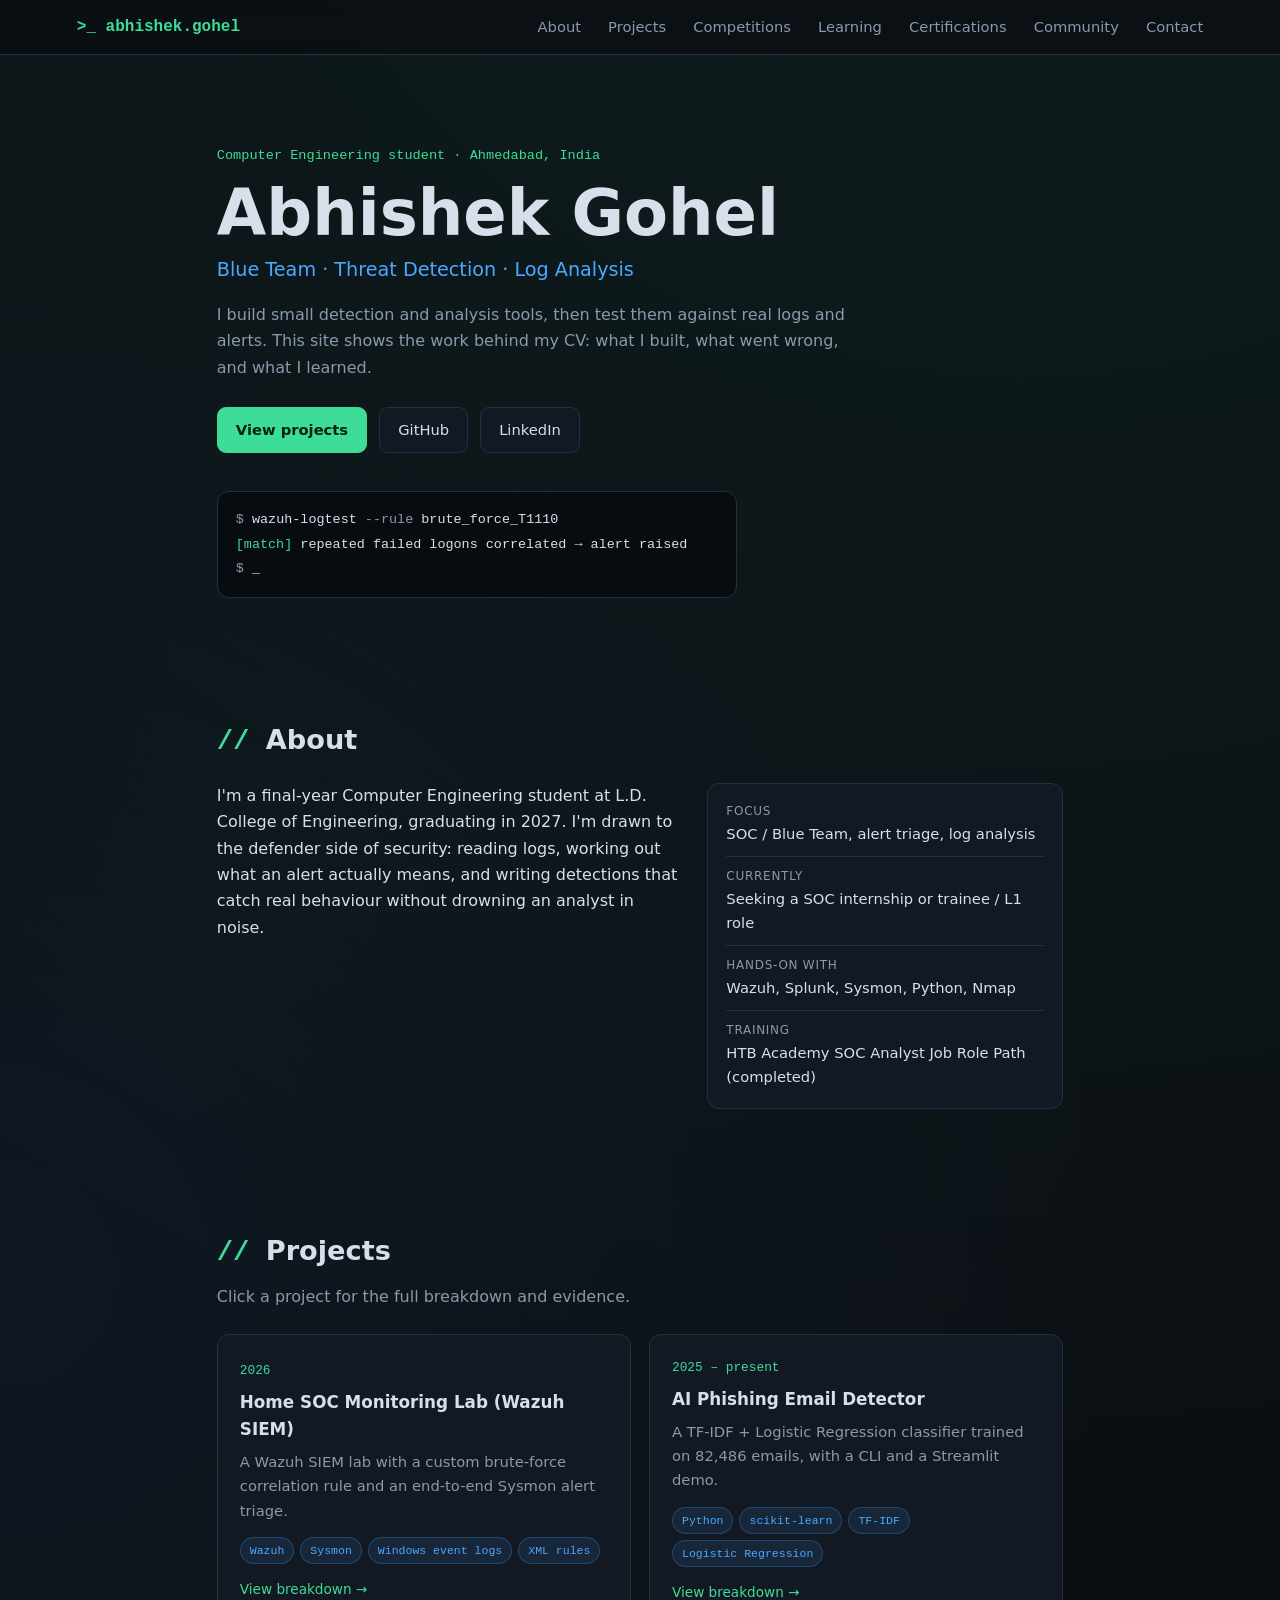
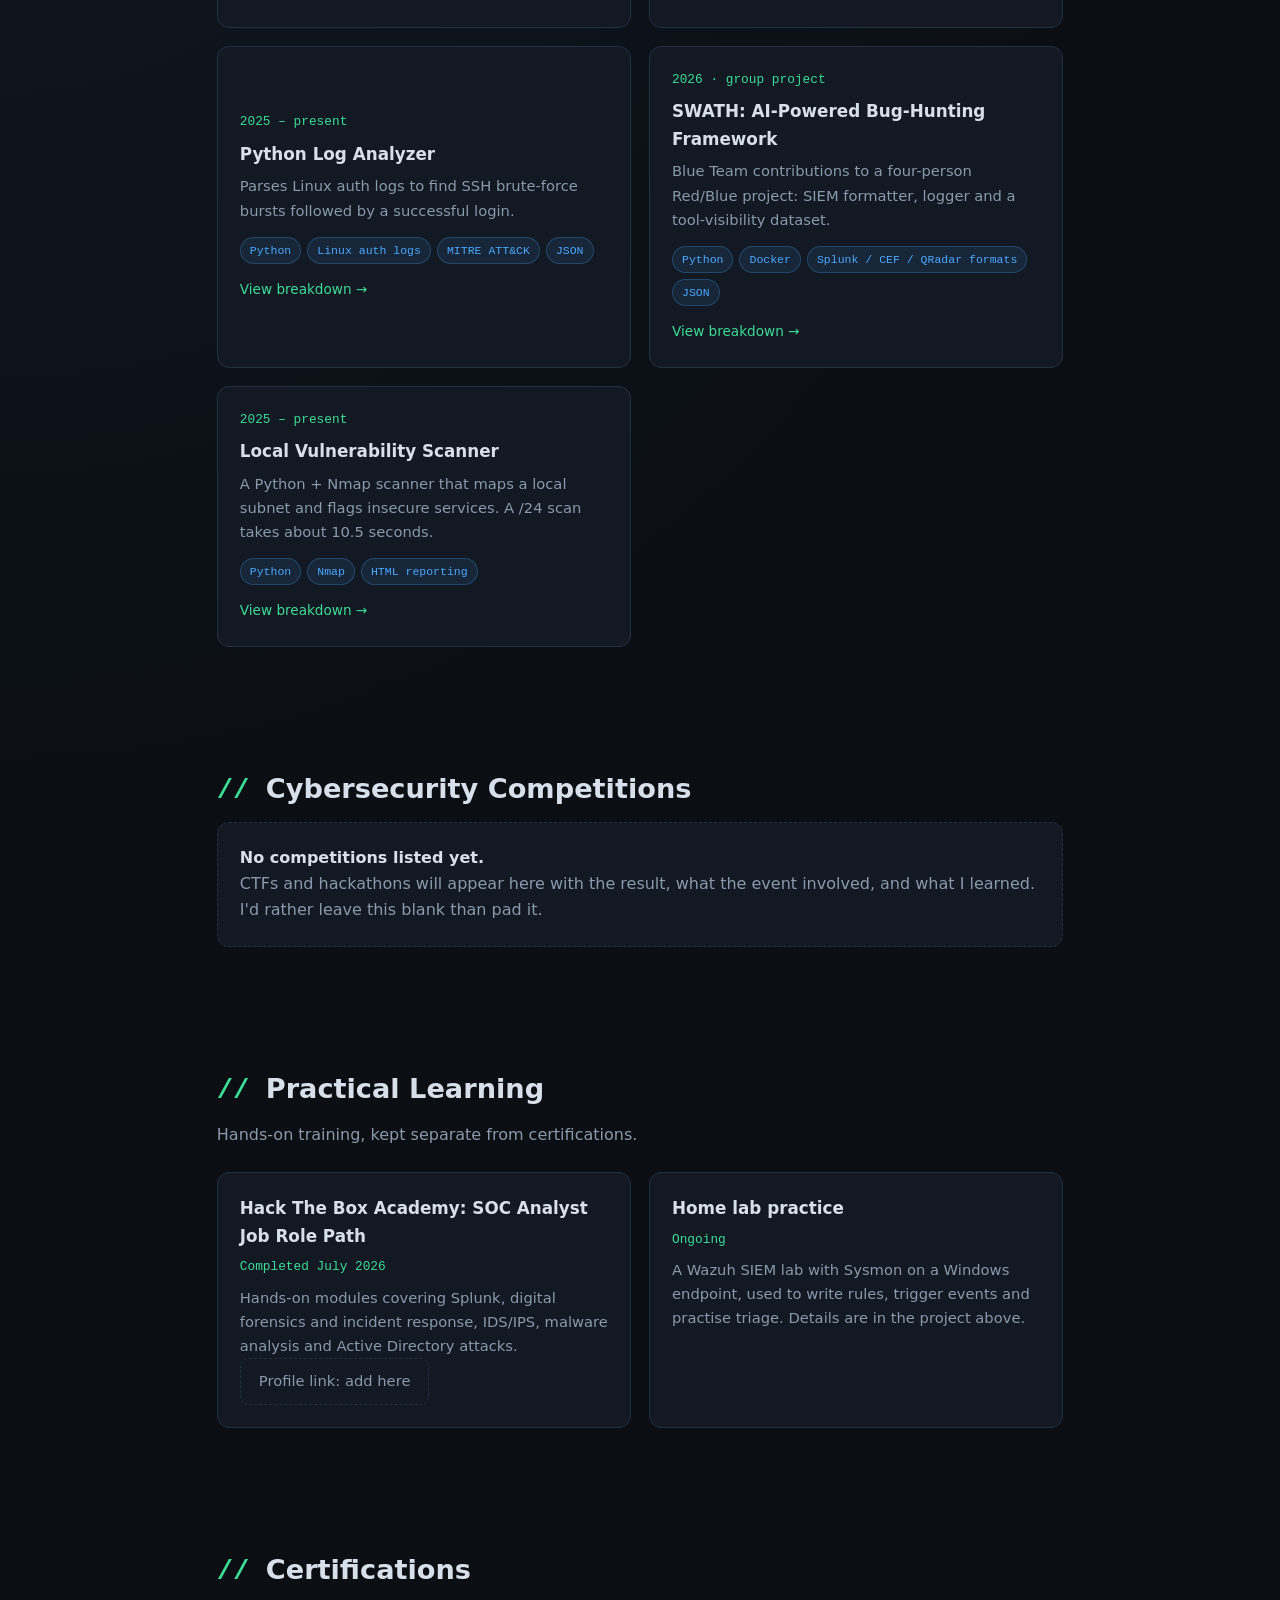
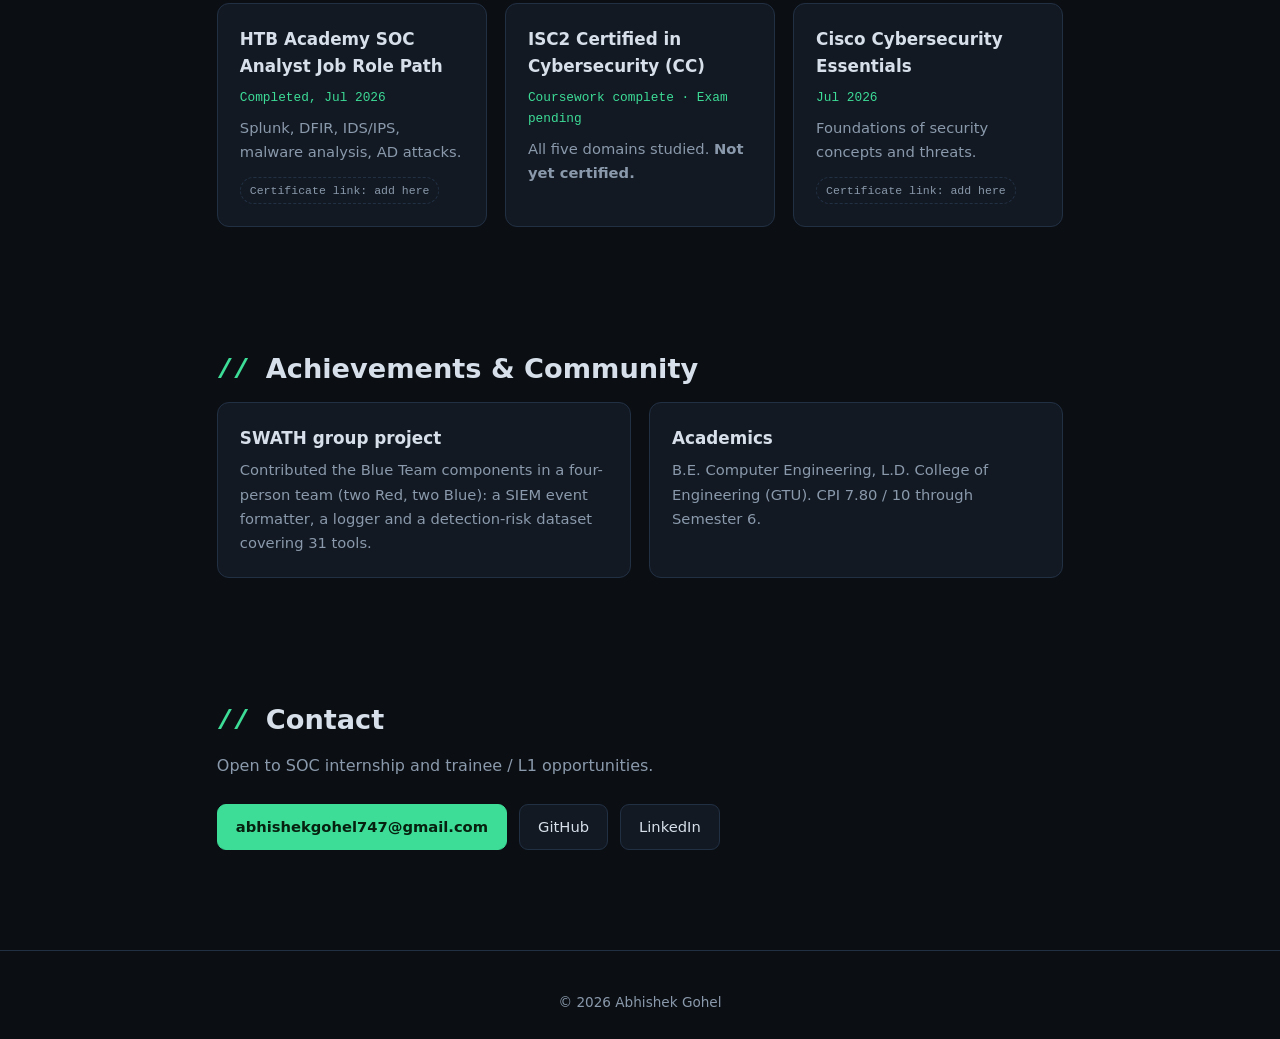
==== index.html @ 2b4738ab "Add files via upload" ====
<!DOCTYPE html>
<html lang="en">
<head>
  <meta charset="UTF-8">
  <meta name="viewport" content="width=device-width, initial-scale=1">
  <title>Abhishek Gohel | Blue Team Portfolio</title>
  <meta name="description" content="Cybersecurity project hub of Abhishek Gohel: SOC, detection and log analysis projects with evidence.">
  <link rel="stylesheet" href="style.css">
</head>
<body>
  <header class="nav">
    <a class="brand" href="#top">&gt;_ abhishek.gohel</a>
    <button class="menu-btn" id="menuBtn" aria-label="Toggle menu">Menu</button>
    <nav id="navLinks">
      <a href="#about">About</a>
      <a href="#projects">Projects</a>
      <a href="#competitions">Competitions</a>
      <a href="#learning">Learning</a>
      <a href="#certs">Certifications</a>
      <a href="#community">Community</a>
      <a href="#contact">Contact</a>
    </nav>
  </header>

  <main id="top">
    <section class="hero">
      <p class="eyebrow">Computer Engineering student · Ahmedabad, India</p>
      <h1>Abhishek Gohel</h1>
      <p class="headline">Blue Team · Threat Detection · Log Analysis</p>
      <p class="lead">I build small detection and analysis tools, then test them against real logs and alerts. This site shows the work behind my CV: what I built, what went wrong, and what I learned.</p>
      <div class="btn-row">
        <a class="btn primary" href="#projects">View projects</a>
        <a class="btn" href="https://github.com/abhi050206" target="_blank" rel="noopener">GitHub</a>
        <a class="btn" href="https://linkedin.com/in/abhishekgohel05" target="_blank" rel="noopener">LinkedIn</a>
      </div>
      <div class="terminal" aria-hidden="true">
        <span class="dim">$</span> wazuh-logtest <span class="dim">--rule</span> brute_force_T1110<br>
        <span class="ok">[match]</span> repeated failed logons correlated → alert raised<br>
        <span class="dim">$</span> <span class="cursor">_</span>
      </div>
    </section>

    <section id="about" class="section">
      <h2>About</h2>
      <div class="about-grid">
        <p>I'm a final-year Computer Engineering student at L.D. College of Engineering, graduating in 2027. I'm drawn to the defender side of security: reading logs, working out what an alert actually means, and writing detections that catch real behaviour without drowning an analyst in noise.</p>
        <ul class="facts">
          <li><span>Focus</span>SOC / Blue Team, alert triage, log analysis</li>
          <li><span>Currently</span>Seeking a SOC internship or trainee / L1 role</li>
          <li><span>Hands-on with</span>Wazuh, Splunk, Sysmon, Python, Nmap</li>
          <li><span>Training</span>HTB Academy SOC Analyst Job Role Path (completed)</li>
        </ul>
      </div>
    </section>

    <section id="projects" class="section">
      <h2>Projects</h2>
      <p class="sub">Click a project for the full breakdown and evidence.</p>
      <div class="cards" id="projectCards"></div>
    </section>

    <section id="competitions" class="section">
      <h2>Cybersecurity Competitions</h2>
      <div class="empty">
        <p><strong>No competitions listed yet.</strong></p>
        <p>CTFs and hackathons will appear here with the result, what the event involved, and what I learned. I'd rather leave this blank than pad it.</p>
      </div>
    </section>

    <section id="learning" class="section">
      <h2>Practical Learning</h2>
      <p class="sub">Hands-on training, kept separate from certifications.</p>
      <div class="cards two">
        <article class="card static">
          <h3>Hack The Box Academy: SOC Analyst Job Role Path</h3>
          <p class="meta">Completed July 2026</p>
          <p>Hands-on modules covering Splunk, digital forensics and incident response, IDS/IPS, malware analysis and Active Directory attacks.</p>
          <div class="btn-row small">
            <span class="btn ghost" title="Add your profile link">Profile link: add here</span>
          </div>
        </article>
        <article class="card static">
          <h3>Home lab practice</h3>
          <p class="meta">Ongoing</p>
          <p>A Wazuh SIEM lab with Sysmon on a Windows endpoint, used to write rules, trigger events and practise triage. Details are in the project above.</p>
        </article>
      </div>
    </section>

    <section id="certs" class="section">
      <h2>Certifications</h2>
      <div class="cards three">
        <article class="card static">
          <h3>HTB Academy SOC Analyst Job Role Path</h3>
          <p class="meta">Completed, Jul 2026</p>
          <p>Splunk, DFIR, IDS/IPS, malware analysis, AD attacks.</p>
          <span class="tag">Certificate link: add here</span>
        </article>
        <article class="card static">
          <h3>ISC2 Certified in Cybersecurity (CC)</h3>
          <p class="meta">Coursework complete · Exam pending</p>
          <p>All five domains studied. <strong>Not yet certified.</strong></p>
        </article>
        <article class="card static">
          <h3>Cisco Cybersecurity Essentials</h3>
          <p class="meta">Jul 2026</p>
          <p>Foundations of security concepts and threats.</p>
          <span class="tag">Certificate link: add here</span>
        </article>
      </div>
    </section>

    <section id="community" class="section">
      <h2>Achievements &amp; Community</h2>
      <div class="cards two">
        <article class="card static">
          <h3>SWATH group project</h3>
          <p>Contributed the Blue Team components in a four-person team (two Red, two Blue): a SIEM event formatter, a logger and a detection-risk dataset covering 31 tools.</p>
        </article>
        <article class="card static">
          <h3>Academics</h3>
          <p>B.E. Computer Engineering, L.D. College of Engineering (GTU). CPI 7.80 / 10 through Semester 6.</p>
        </article>
      </div>
    </section>

    <section id="contact" class="section">
      <h2>Contact</h2>
      <p class="sub">Open to SOC internship and trainee / L1 opportunities.</p>
      <div class="btn-row">
        <a class="btn primary" href="mailto:abhishekgohel747@gmail.com">abhishekgohel747@gmail.com</a>
        <a class="btn" href="https://github.com/abhi050206" target="_blank" rel="noopener">GitHub</a>
        <a class="btn" href="https://linkedin.com/in/abhishekgohel05" target="_blank" rel="noopener">LinkedIn</a>
      </div>
    </section>
  </main>

  <footer><p>© <span id="year"></span> Abhishek Gohel</p></footer>

  <div class="modal" id="modal" aria-hidden="true">
    <div class="modal-box" role="dialog" aria-modal="true" aria-labelledby="mTitle">
      <button class="close" id="closeBtn" aria-label="Close">×</button>
      <div id="modalBody"></div>
    </div>
  </div>

  <script src="script.js"></script>
</body>
</html>
---- style.css ----
:root{
  --bg:#0b0f14; --panel:#121923; --panel2:#17202c; --line:#223044;
  --text:#d7e0ea; --muted:#8a99ab; --accent:#3ddc97; --accent2:#4aa8ff;
  --radius:12px;
}
*{box-sizing:border-box;margin:0;padding:0}
html{scroll-behavior:smooth}
body{
  background:var(--bg);color:var(--text);
  font-family:Inter,system-ui,-apple-system,"Segoe UI",Roboto,sans-serif;
  line-height:1.65;
  background-image:radial-gradient(circle at 80% -10%,rgba(61,220,151,.08),transparent 40%),
                   radial-gradient(circle at 0% 30%,rgba(74,168,255,.06),transparent 35%);
}
a{color:var(--accent2);text-decoration:none}
.nav{
  position:sticky;top:0;z-index:20;display:flex;justify-content:space-between;align-items:center;
  padding:14px 6vw;background:rgba(11,15,20,.88);backdrop-filter:blur(8px);border-bottom:1px solid var(--line);
}
.brand{font-family:ui-monospace,Menlo,Consolas,monospace;color:var(--accent);font-weight:600}
nav a{color:var(--muted);margin-left:22px;font-size:.92rem;transition:color .2s}
nav a:hover{color:var(--text)}
.menu-btn{display:none;background:none;border:1px solid var(--line);color:var(--text);padding:6px 12px;border-radius:8px;cursor:pointer}

.hero{padding:90px 6vw 60px;max-width:1000px;margin:0 auto;animation:fade .8s ease both}
.eyebrow{color:var(--accent);font-family:ui-monospace,Menlo,Consolas,monospace;font-size:.85rem}
h1{font-size:clamp(2.4rem,6vw,4rem);line-height:1.1;margin:10px 0 6px}
.headline{font-size:1.2rem;color:var(--accent2);margin-bottom:16px}
.lead{max-width:640px;color:var(--muted);margin-bottom:26px}
.btn-row{display:flex;flex-wrap:wrap;gap:12px}
.btn{
  display:inline-block;padding:10px 18px;border:1px solid var(--line);border-radius:9px;
  color:var(--text);background:var(--panel);font-size:.92rem;cursor:pointer;
  transition:transform .2s,border-color .2s,background .2s;
}
.btn:hover{transform:translateY(-2px);border-color:var(--accent)}
.btn.primary{background:var(--accent);color:#06210f;border-color:var(--accent);font-weight:600}
.btn.ghost{color:var(--muted);border-style:dashed;cursor:default}
.btn.ghost:hover{transform:none;border-color:var(--line)}
.btn.small{padding:7px 12px;font-size:.84rem}

.terminal{
  margin-top:38px;max-width:520px;padding:16px 18px;background:#080b10;border:1px solid var(--line);
  border-radius:var(--radius);font-family:ui-monospace,Menlo,Consolas,monospace;font-size:.84rem;line-height:1.8;
}
.dim{color:var(--muted)} .ok{color:var(--accent)}
.cursor{animation:blink 1.1s steps(2) infinite}

.section{padding:60px 6vw;max-width:1000px;margin:0 auto}
h2{font-size:1.7rem;margin-bottom:8px}
h2::before{content:"// ";color:var(--accent);font-family:ui-monospace,Menlo,Consolas,monospace}
.sub{color:var(--muted);margin-bottom:24px}

.about-grid{display:grid;grid-template-columns:1.3fr 1fr;gap:28px;margin-top:18px}
.facts{list-style:none;background:var(--panel);border:1px solid var(--line);border-radius:var(--radius);padding:8px 18px}
.facts li{padding:10px 0;border-bottom:1px solid var(--line);font-size:.92rem}
.facts li:last-child{border:none}
.facts span{display:block;color:var(--muted);font-size:.75rem;text-transform:uppercase;letter-spacing:.06em}

.cards{display:grid;gap:18px;grid-template-columns:repeat(auto-fill,minmax(290px,1fr))}
.cards.two{grid-template-columns:repeat(auto-fit,minmax(300px,1fr))}
.cards.three{grid-template-columns:repeat(auto-fit,minmax(250px,1fr))}
.card{
  background:var(--panel);border:1px solid var(--line);border-radius:var(--radius);padding:22px;
  text-align:left;color:var(--text);font:inherit;cursor:pointer;
  transition:transform .25s,border-color .25s,background .25s;
}
.card:hover{transform:translateY(-4px);border-color:var(--accent);background:var(--panel2)}
.card.static{cursor:default}
.card.static:hover{transform:none;border-color:var(--line);background:var(--panel)}
.card h3{font-size:1.05rem;margin-bottom:6px}
.card p{color:var(--muted);font-size:.92rem}
.meta{color:var(--accent)!important;font-size:.8rem!important;font-family:ui-monospace,Menlo,Consolas,monospace;margin-bottom:8px}
.chips{display:flex;flex-wrap:wrap;gap:6px;margin-top:14px}
.chip,.tag{
  font-family:ui-monospace,Menlo,Consolas,monospace;font-size:.72rem;padding:3px 9px;border-radius:999px;
  background:rgba(74,168,255,.1);color:var(--accent2);border:1px solid rgba(74,168,255,.25);
}
.tag{display:inline-block;margin-top:12px;color:var(--muted);background:none;border-style:dashed;border-color:var(--line)}
.more{display:inline-block;margin-top:14px;color:var(--accent);font-size:.85rem}

.empty{background:var(--panel);border:1px dashed var(--line);border-radius:var(--radius);padding:22px;color:var(--muted)}
.empty strong{color:var(--text)}

footer{text-align:center;padding:40px;color:var(--muted);font-size:.85rem;border-top:1px solid var(--line);margin-top:40px}

/* modal */
.modal{position:fixed;inset:0;background:rgba(5,8,12,.8);display:none;align-items:flex-start;justify-content:center;overflow-y:auto;padding:5vh 4vw;z-index:50}
.modal.open{display:flex;animation:fade .25s ease both}
.modal-box{position:relative;background:var(--panel);border:1px solid var(--line);border-radius:var(--radius);padding:30px;max-width:780px;width:100%}
.close{position:absolute;top:12px;right:16px;background:none;border:none;color:var(--muted);font-size:1.8rem;cursor:pointer}
.close:hover{color:var(--text)}
.modal-box h3{font-size:1.5rem;margin-bottom:4px}
.q{margin-top:22px}
.q h4{font-size:.78rem;text-transform:uppercase;letter-spacing:.08em;color:var(--accent);margin-bottom:6px;font-family:ui-monospace,Menlo,Consolas,monospace}
.q p,.q li{color:var(--text);font-size:.95rem}
.q ul{padding-left:20px}
.q li{margin-bottom:4px}
.evidence{display:flex;flex-wrap:wrap;gap:10px;margin-top:8px}

@keyframes fade{from{opacity:0;transform:translateY(8px)}to{opacity:1;transform:none}}
@keyframes blink{50%{opacity:0}}

@media (max-width:760px){
  .menu-btn{display:block}
  nav{display:none;position:absolute;top:100%;left:0;right:0;background:var(--bg);flex-direction:column;padding:10px 6vw;border-bottom:1px solid var(--line)}
  nav.open{display:flex}
  nav a{margin:0;padding:10px 0}
  .about-grid{grid-template-columns:1fr}
  .hero{padding-top:60px}
  .modal-box{padding:22px}
}
@media (prefers-reduced-motion:reduce){*{animation:none!important;transition:none!important}html{scroll-behavior:auto}}
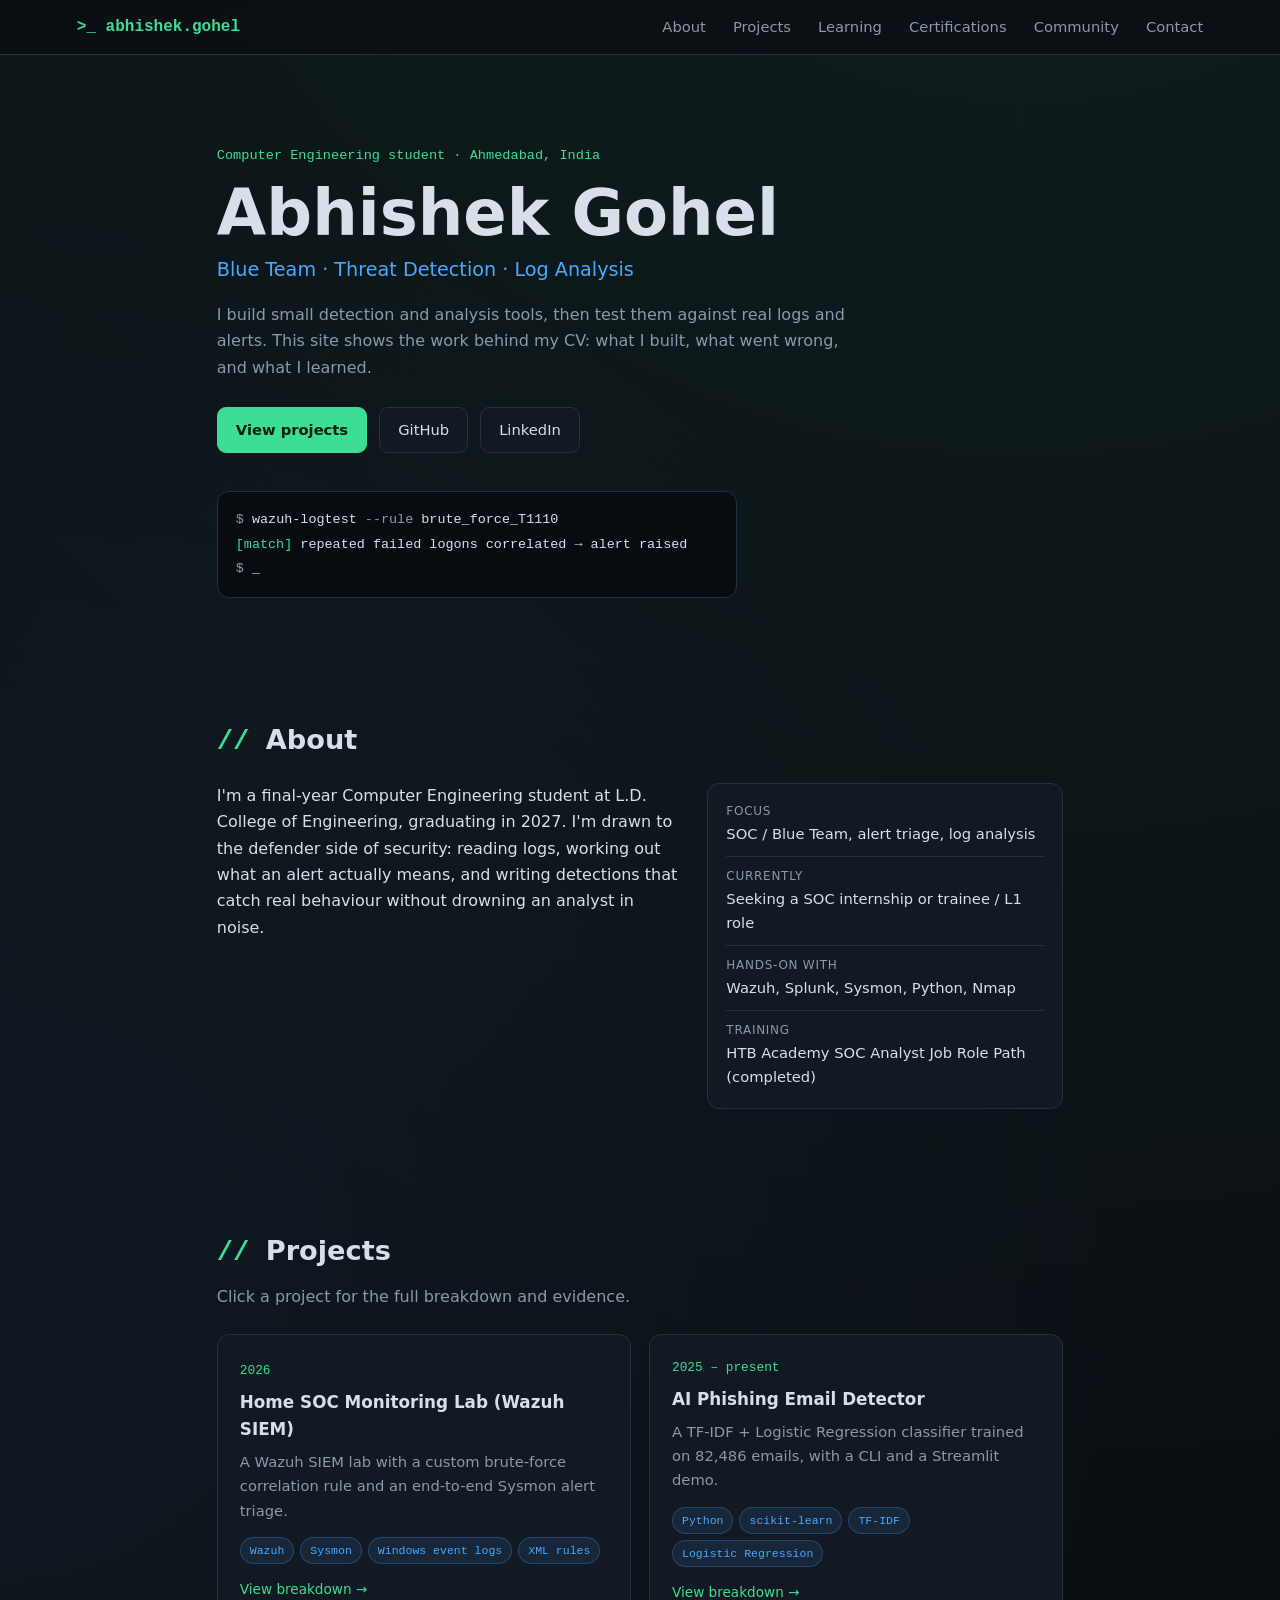
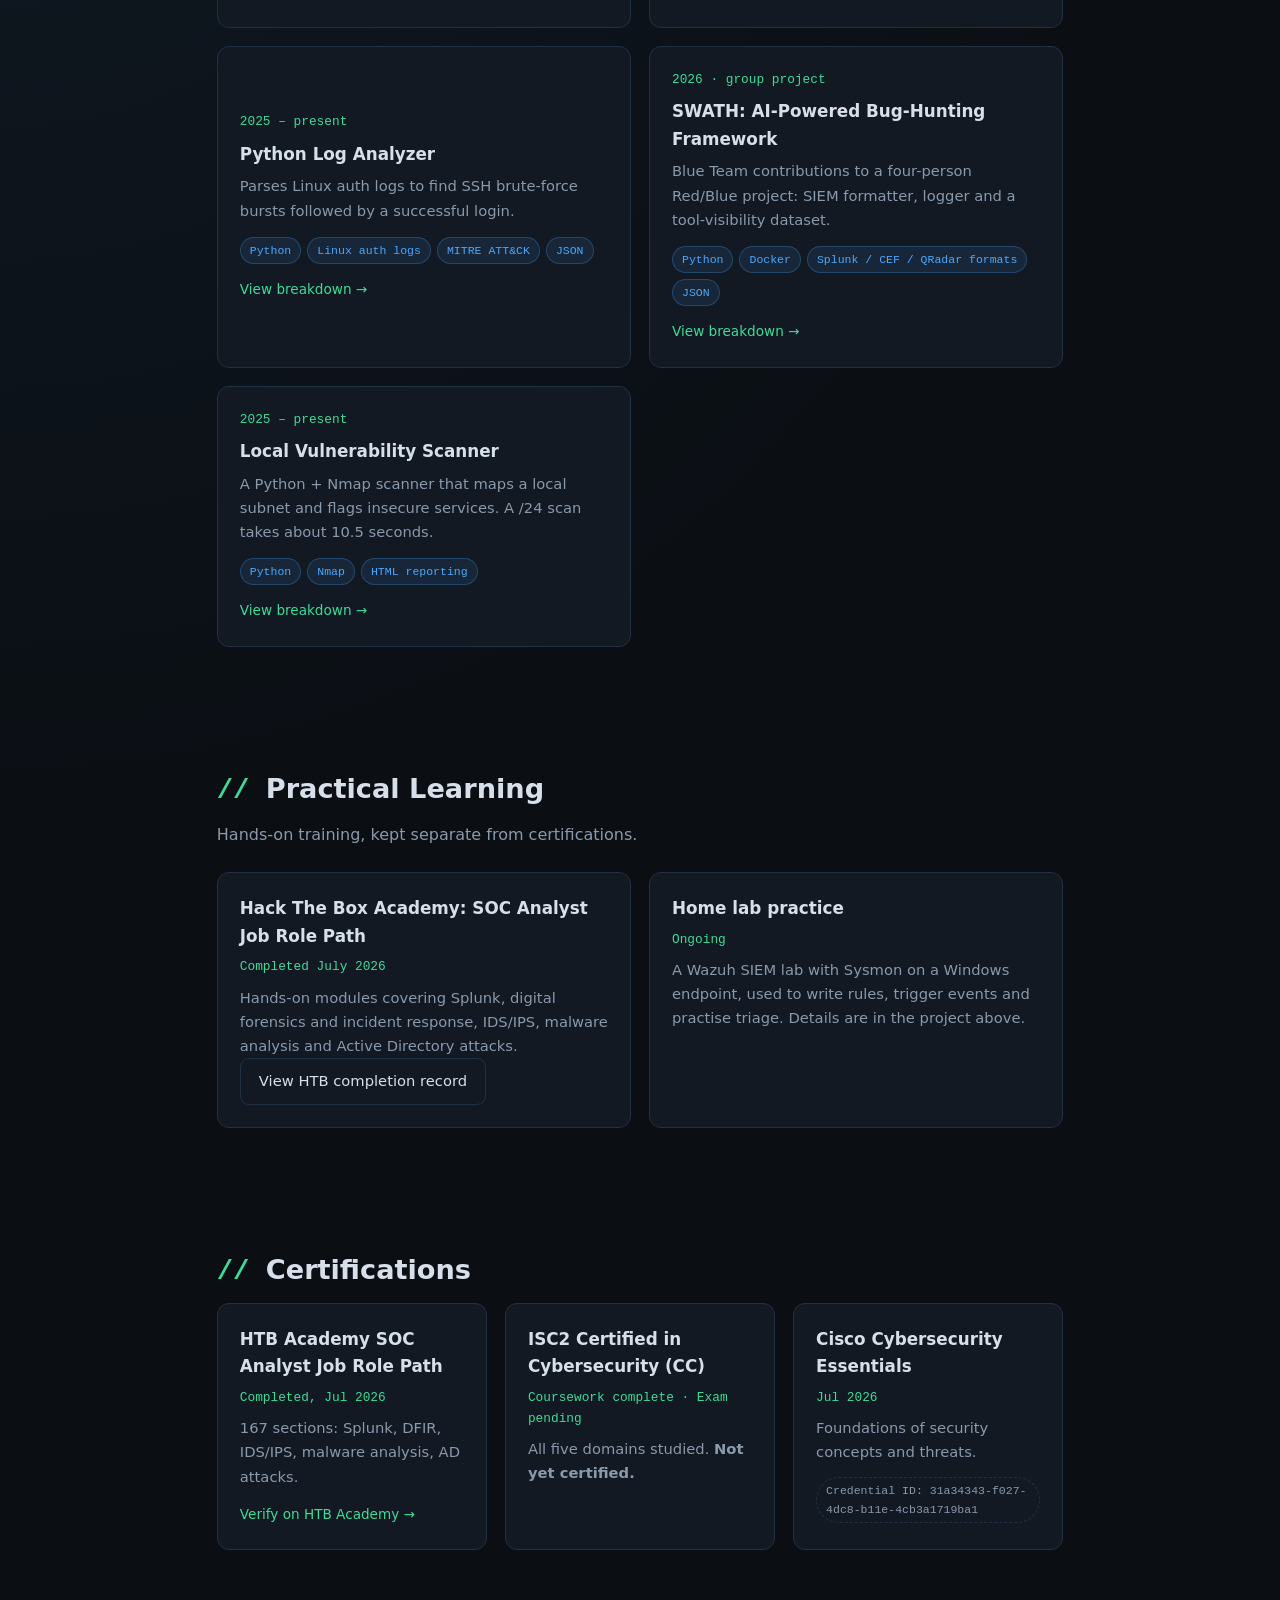
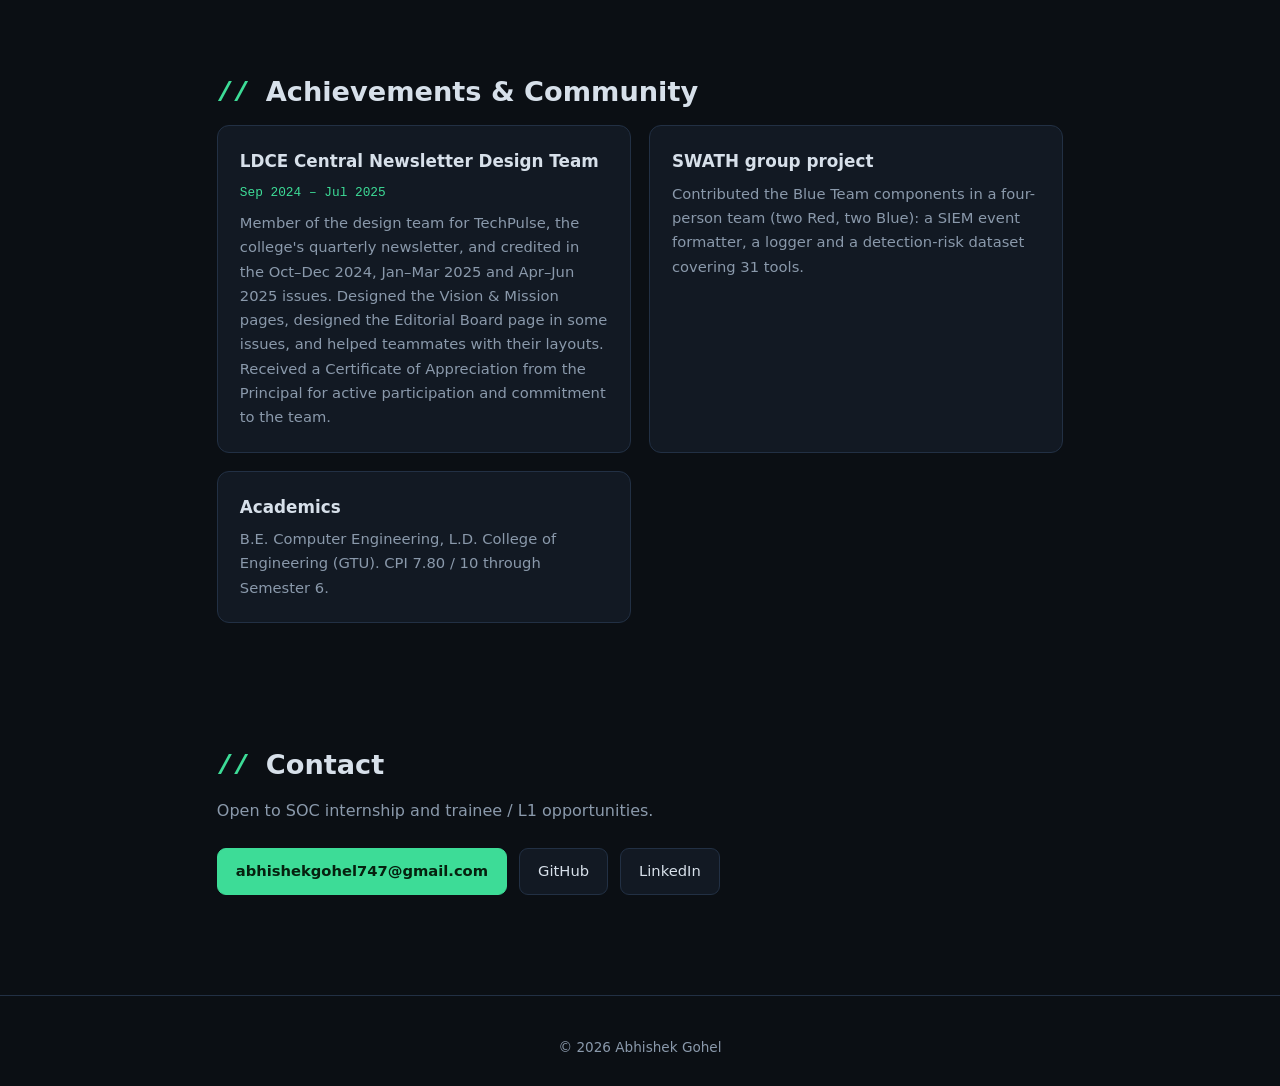
==== commit b429f68b: "Remove competitions section and update content Removed the competitions section and updated learning" ====
--- a/index.html
+++ b/index.html
@@ -14,7 +14,6 @@
     <nav id="navLinks">
       <a href="#about">About</a>
       <a href="#projects">Projects</a>
-      <a href="#competitions">Competitions</a>
       <a href="#learning">Learning</a>
       <a href="#certs">Certifications</a>
       <a href="#community">Community</a>
@@ -59,14 +58,6 @@
       <div class="cards" id="projectCards"></div>
     </section>
 
-    <section id="competitions" class="section">
-      <h2>Cybersecurity Competitions</h2>
-      <div class="empty">
-        <p><strong>No competitions listed yet.</strong></p>
-        <p>CTFs and hackathons will appear here with the result, what the event involved, and what I learned. I'd rather leave this blank than pad it.</p>
-      </div>
-    </section>
-
     <section id="learning" class="section">
       <h2>Practical Learning</h2>
       <p class="sub">Hands-on training, kept separate from certifications.</p>
@@ -76,7 +67,7 @@
           <p class="meta">Completed July 2026</p>
           <p>Hands-on modules covering Splunk, digital forensics and incident response, IDS/IPS, malware analysis and Active Directory attacks.</p>
           <div class="btn-row small">
-            <span class="btn ghost" title="Add your profile link">Profile link: add here</span>
+            <a class="btn" href="https://academy.hackthebox.com/achievement/2331213/path/390" target="_blank" rel="noopener">View HTB completion record</a>
           </div>
         </article>
         <article class="card static">
@@ -93,8 +84,8 @@
         <article class="card static">
           <h3>HTB Academy SOC Analyst Job Role Path</h3>
           <p class="meta">Completed, Jul 2026</p>
-          <p>Splunk, DFIR, IDS/IPS, malware analysis, AD attacks.</p>
-          <span class="tag">Certificate link: add here</span>
+          <p>167 sections: Splunk, DFIR, IDS/IPS, malware analysis, AD attacks.</p>
+          <a class="more" href="https://academy.hackthebox.com/achievement/2331213/path/390" target="_blank" rel="noopener">Verify on HTB Academy →</a>
         </article>
         <article class="card static">
           <h3>ISC2 Certified in Cybersecurity (CC)</h3>
@@ -105,7 +96,7 @@
           <h3>Cisco Cybersecurity Essentials</h3>
           <p class="meta">Jul 2026</p>
           <p>Foundations of security concepts and threats.</p>
-          <span class="tag">Certificate link: add here</span>
+          <span class="tag">Credential ID: 31a34343-f027-4dc8-b11e-4cb3a1719ba1</span>
         </article>
       </div>
     </section>
@@ -113,6 +104,11 @@
     <section id="community" class="section">
       <h2>Achievements &amp; Community</h2>
       <div class="cards two">
+        <article class="card static">
+          <h3>LDCE Central Newsletter Design Team</h3>
+          <p class="meta">Sep 2024 – Jul 2025</p>
+          <p>Member of the design team for TechPulse, the college's quarterly newsletter, and credited in the Oct–Dec 2024, Jan–Mar 2025 and Apr–Jun 2025 issues. Designed the Vision &amp; Mission pages, designed the Editorial Board page in some issues, and helped teammates with their layouts. Received a Certificate of Appreciation from the Principal for active participation and commitment to the team.</p>
+        </article>
         <article class="card static">
           <h3>SWATH group project</h3>
           <p>Contributed the Blue Team components in a four-person team (two Red, two Blue): a SIEM event formatter, a logger and a detection-risk dataset covering 31 tools.</p>
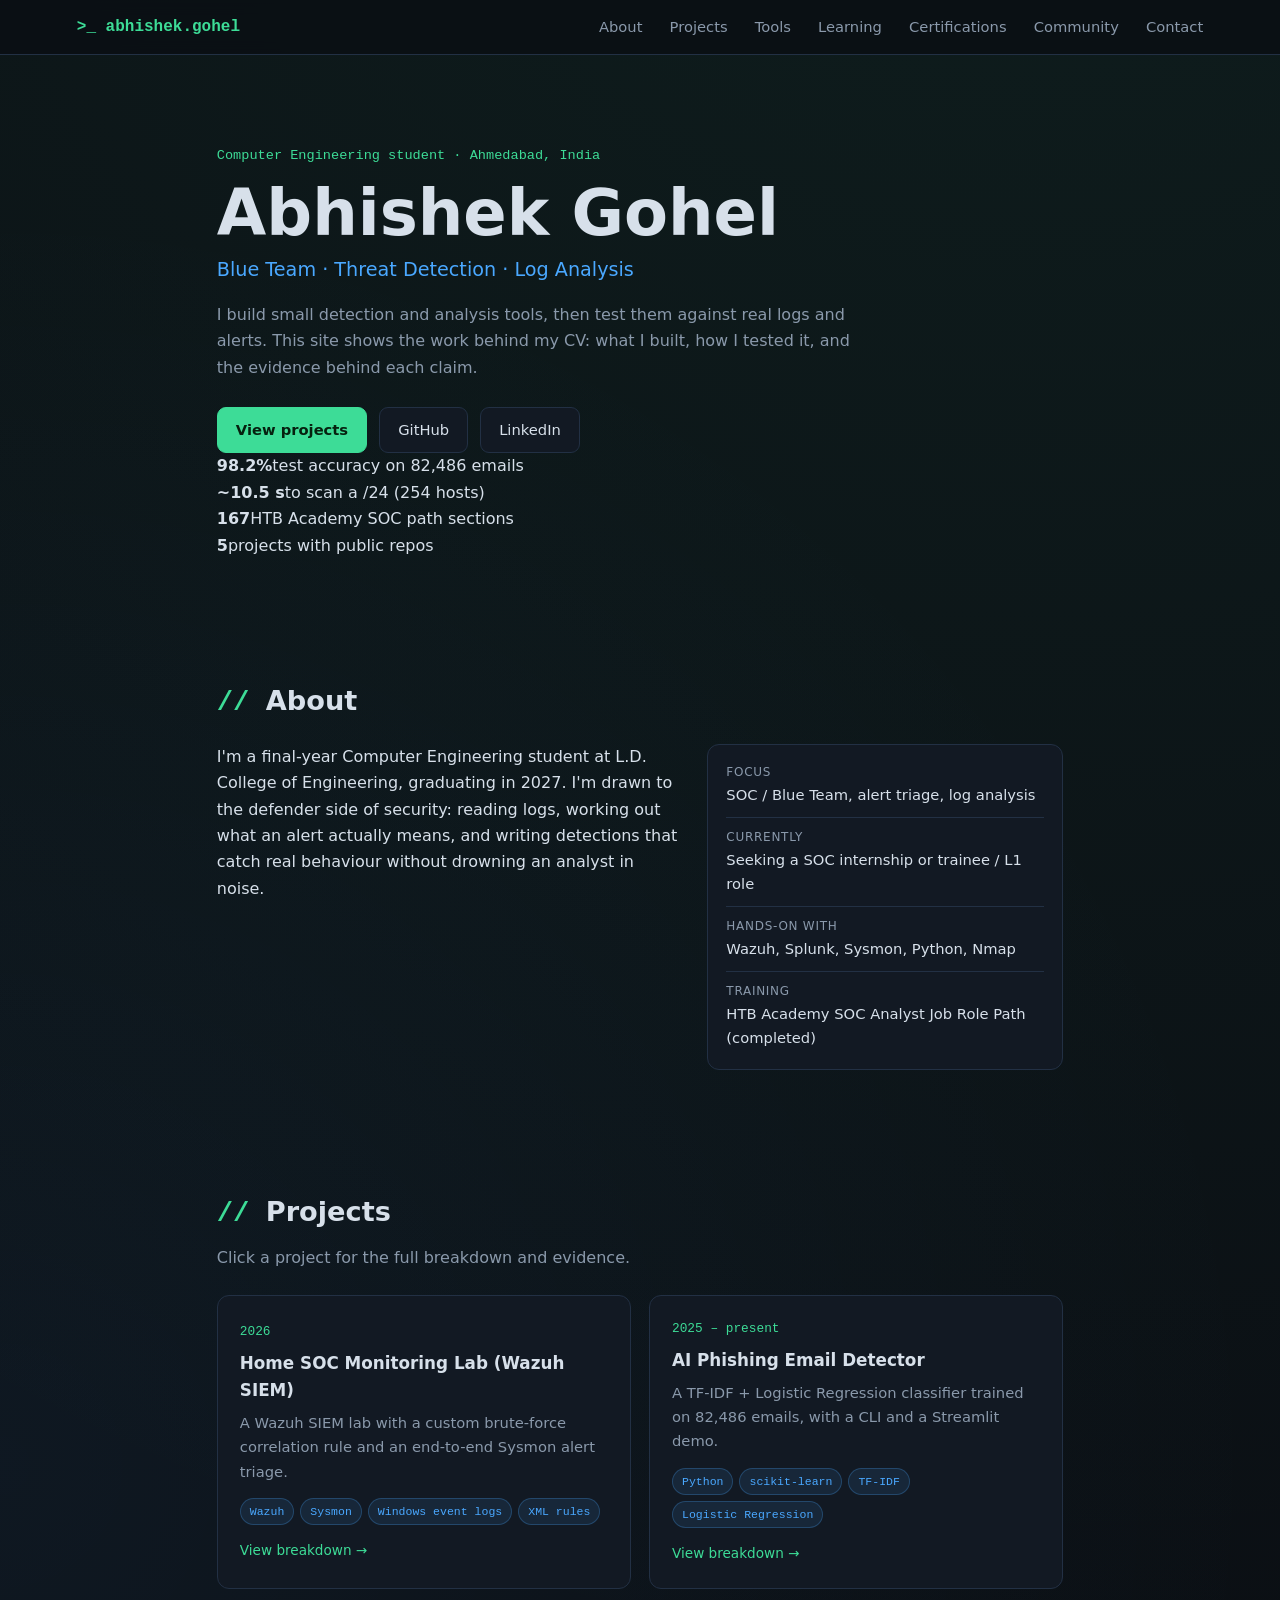
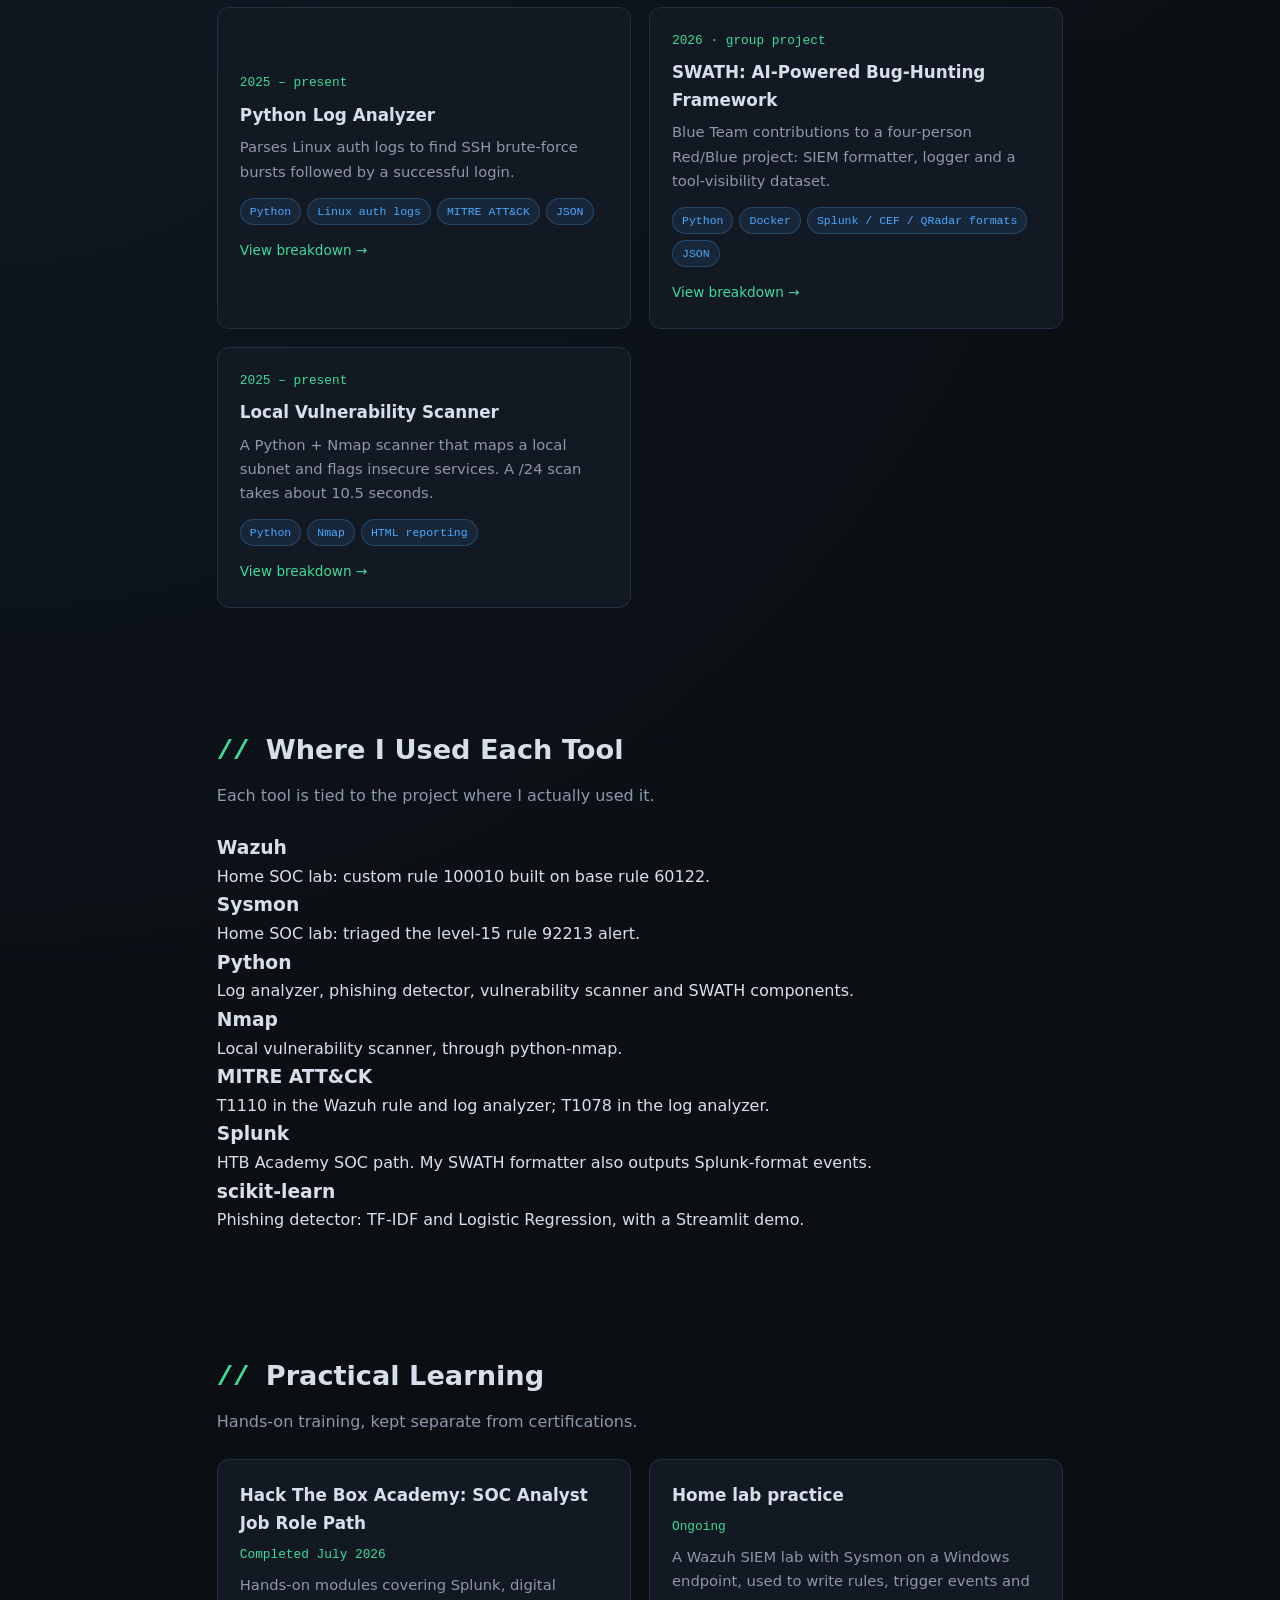
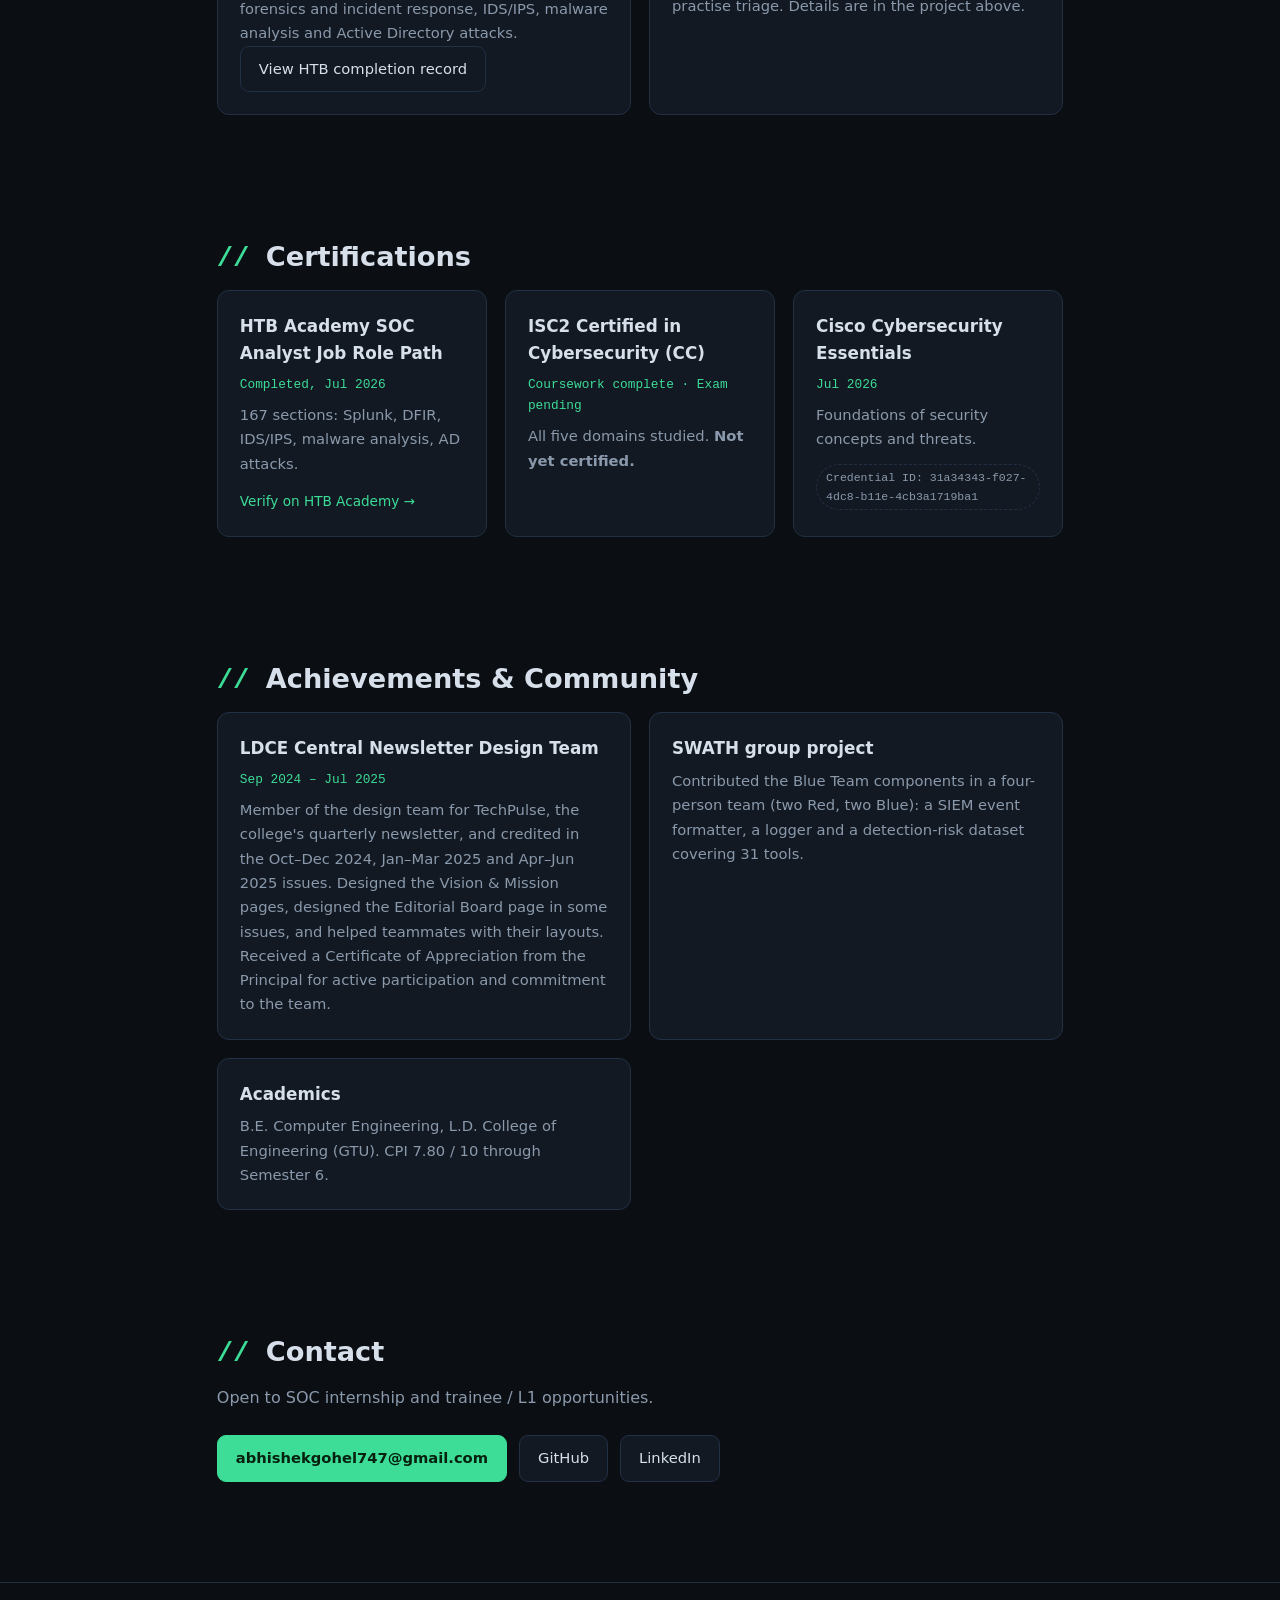
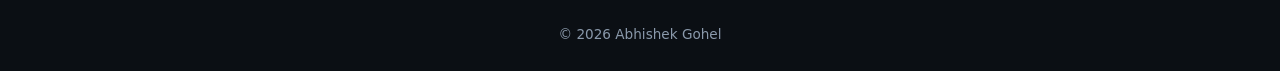
==== commit c3f1685e: "Update index.html" ====
--- a/index.html
+++ b/index.html
@@ -14,6 +14,7 @@
     <nav id="navLinks">
       <a href="#about">About</a>
       <a href="#projects">Projects</a>
+      <a href="#tools">Tools</a>
       <a href="#learning">Learning</a>
       <a href="#certs">Certifications</a>
       <a href="#community">Community</a>
@@ -26,16 +27,17 @@
       <p class="eyebrow">Computer Engineering student · Ahmedabad, India</p>
       <h1>Abhishek Gohel</h1>
       <p class="headline">Blue Team · Threat Detection · Log Analysis</p>
-      <p class="lead">I build small detection and analysis tools, then test them against real logs and alerts. This site shows the work behind my CV: what I built, what went wrong, and what I learned.</p>
+      <p class="lead">I build small detection and analysis tools, then test them against real logs and alerts. This site shows the work behind my CV: what I built, how I tested it, and the evidence behind each claim.</p>
       <div class="btn-row">
         <a class="btn primary" href="#projects">View projects</a>
         <a class="btn" href="https://github.com/abhi050206" target="_blank" rel="noopener">GitHub</a>
         <a class="btn" href="https://linkedin.com/in/abhishekgohel05" target="_blank" rel="noopener">LinkedIn</a>
       </div>
-      <div class="terminal" aria-hidden="true">
-        <span class="dim">$</span> wazuh-logtest <span class="dim">--rule</span> brute_force_T1110<br>
-        <span class="ok">[match]</span> repeated failed logons correlated → alert raised<br>
-        <span class="dim">$</span> <span class="cursor">_</span>
+      <div class="stats">
+        <div><strong>98.2%</strong><span>test accuracy on 82,486 emails</span></div>
+        <div><strong>~10.5 s</strong><span>to scan a /24 (254 hosts)</span></div>
+        <div><strong>167</strong><span>HTB Academy SOC path sections</span></div>
+        <div><strong>5</strong><span>projects with public repos</span></div>
       </div>
     </section>
 
@@ -56,6 +58,20 @@
       <h2>Projects</h2>
       <p class="sub">Click a project for the full breakdown and evidence.</p>
       <div class="cards" id="projectCards"></div>
+    </section>
+
+    <section id="tools" class="section">
+      <h2>Where I Used Each Tool</h2>
+      <p class="sub">Each tool is tied to the project where I actually used it.</p>
+      <div class="tool-grid">
+        <div class="tool"><h3>Wazuh</h3><p>Home SOC lab: custom rule 100010 built on base rule 60122.</p></div>
+        <div class="tool"><h3>Sysmon</h3><p>Home SOC lab: triaged the level-15 rule 92213 alert.</p></div>
+        <div class="tool"><h3>Python</h3><p>Log analyzer, phishing detector, vulnerability scanner and SWATH components.</p></div>
+        <div class="tool"><h3>Nmap</h3><p>Local vulnerability scanner, through python-nmap.</p></div>
+        <div class="tool"><h3>MITRE ATT&amp;CK</h3><p>T1110 in the Wazuh rule and log analyzer; T1078 in the log analyzer.</p></div>
+        <div class="tool"><h3>Splunk</h3><p>HTB Academy SOC path. My SWATH formatter also outputs Splunk-format events.</p></div>
+        <div class="tool"><h3>scikit-learn</h3><p>Phishing detector: TF-IDF and Logistic Regression, with a Streamlit demo.</p></div>
+      </div>
     </section>
 
     <section id="learning" class="section">
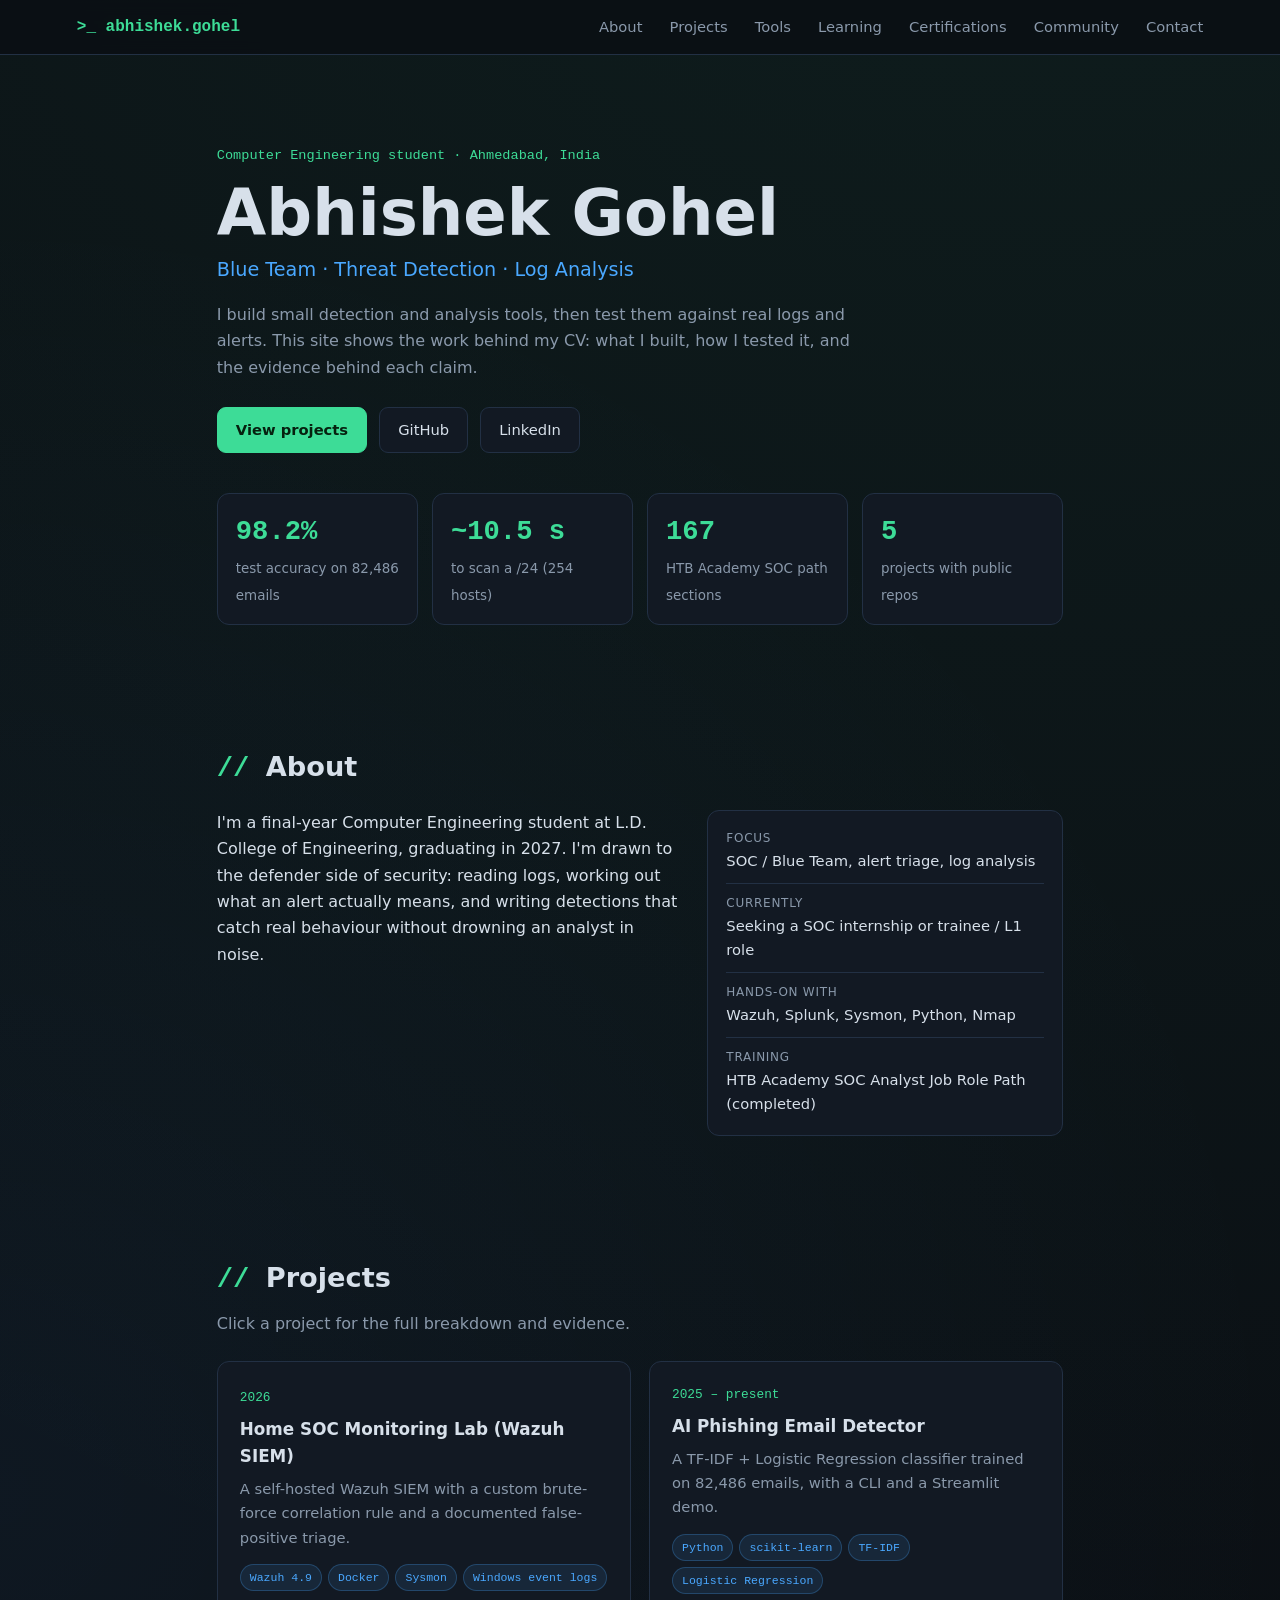
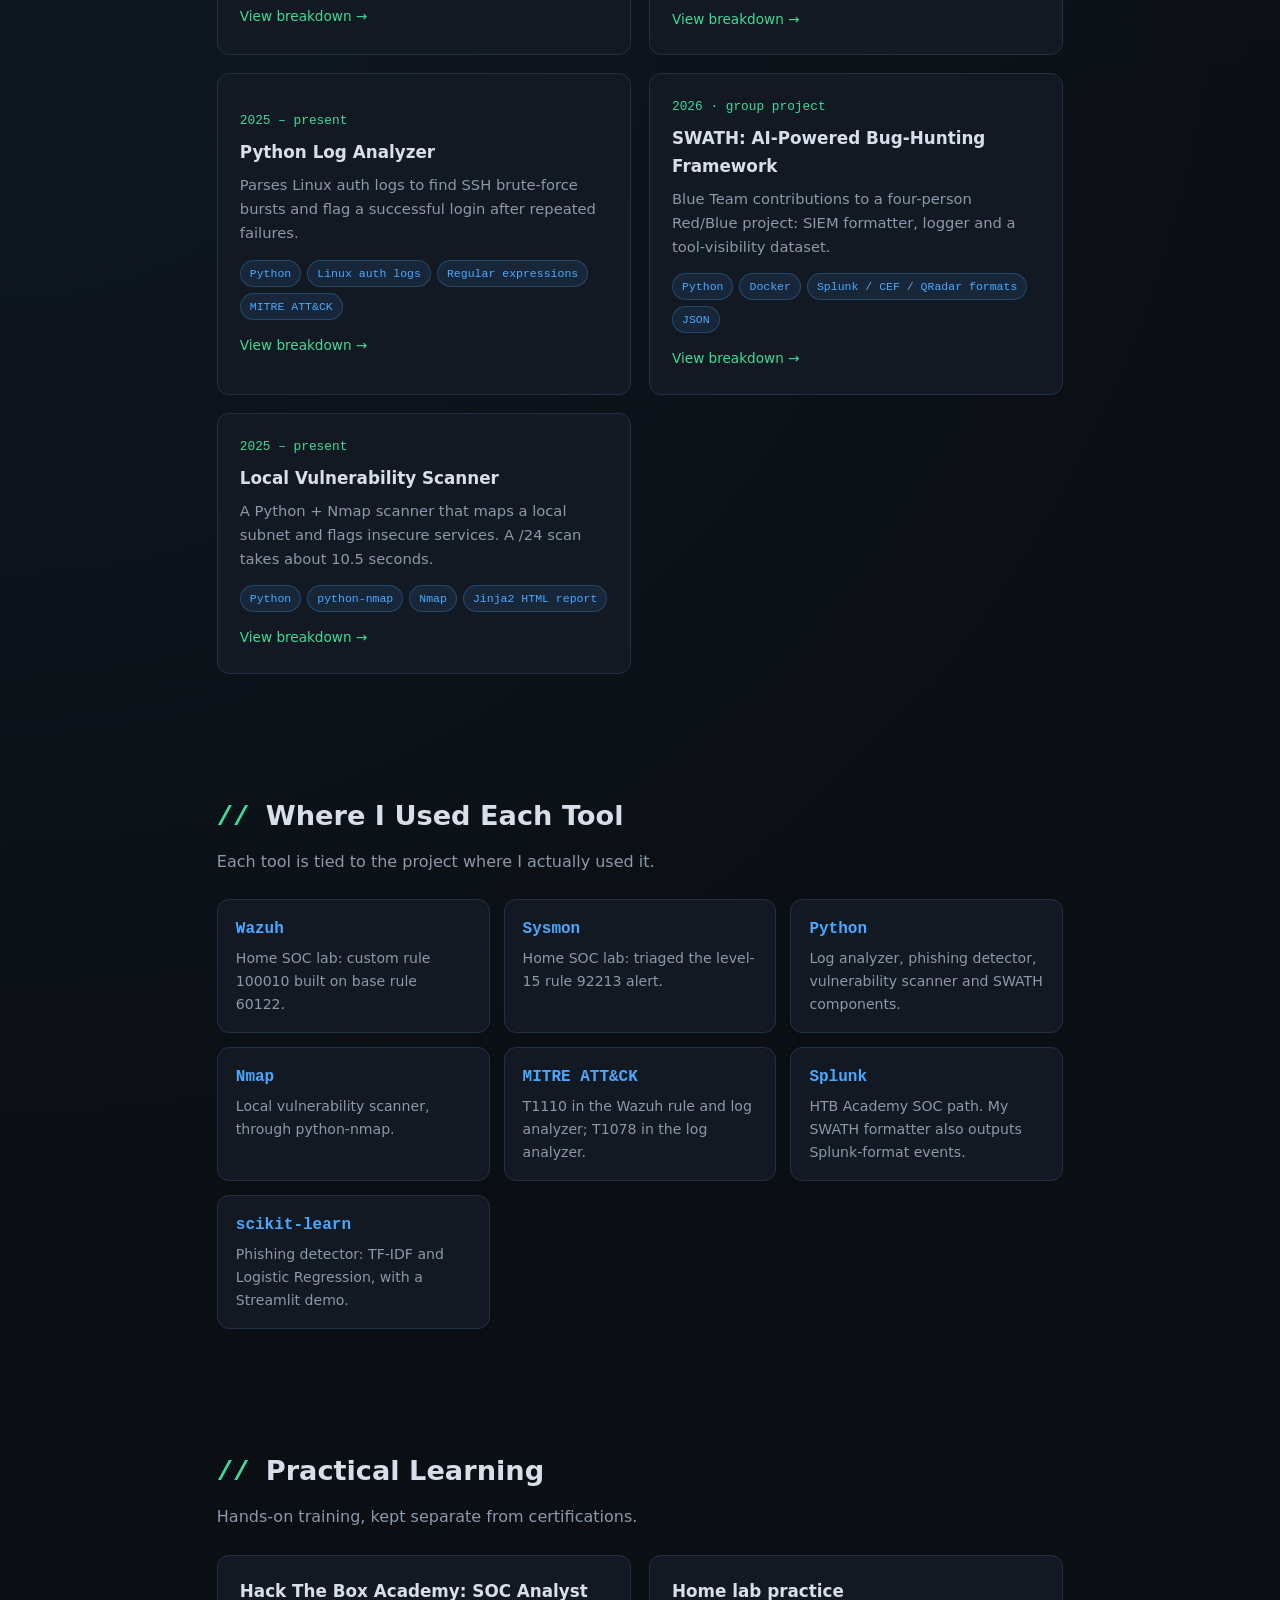
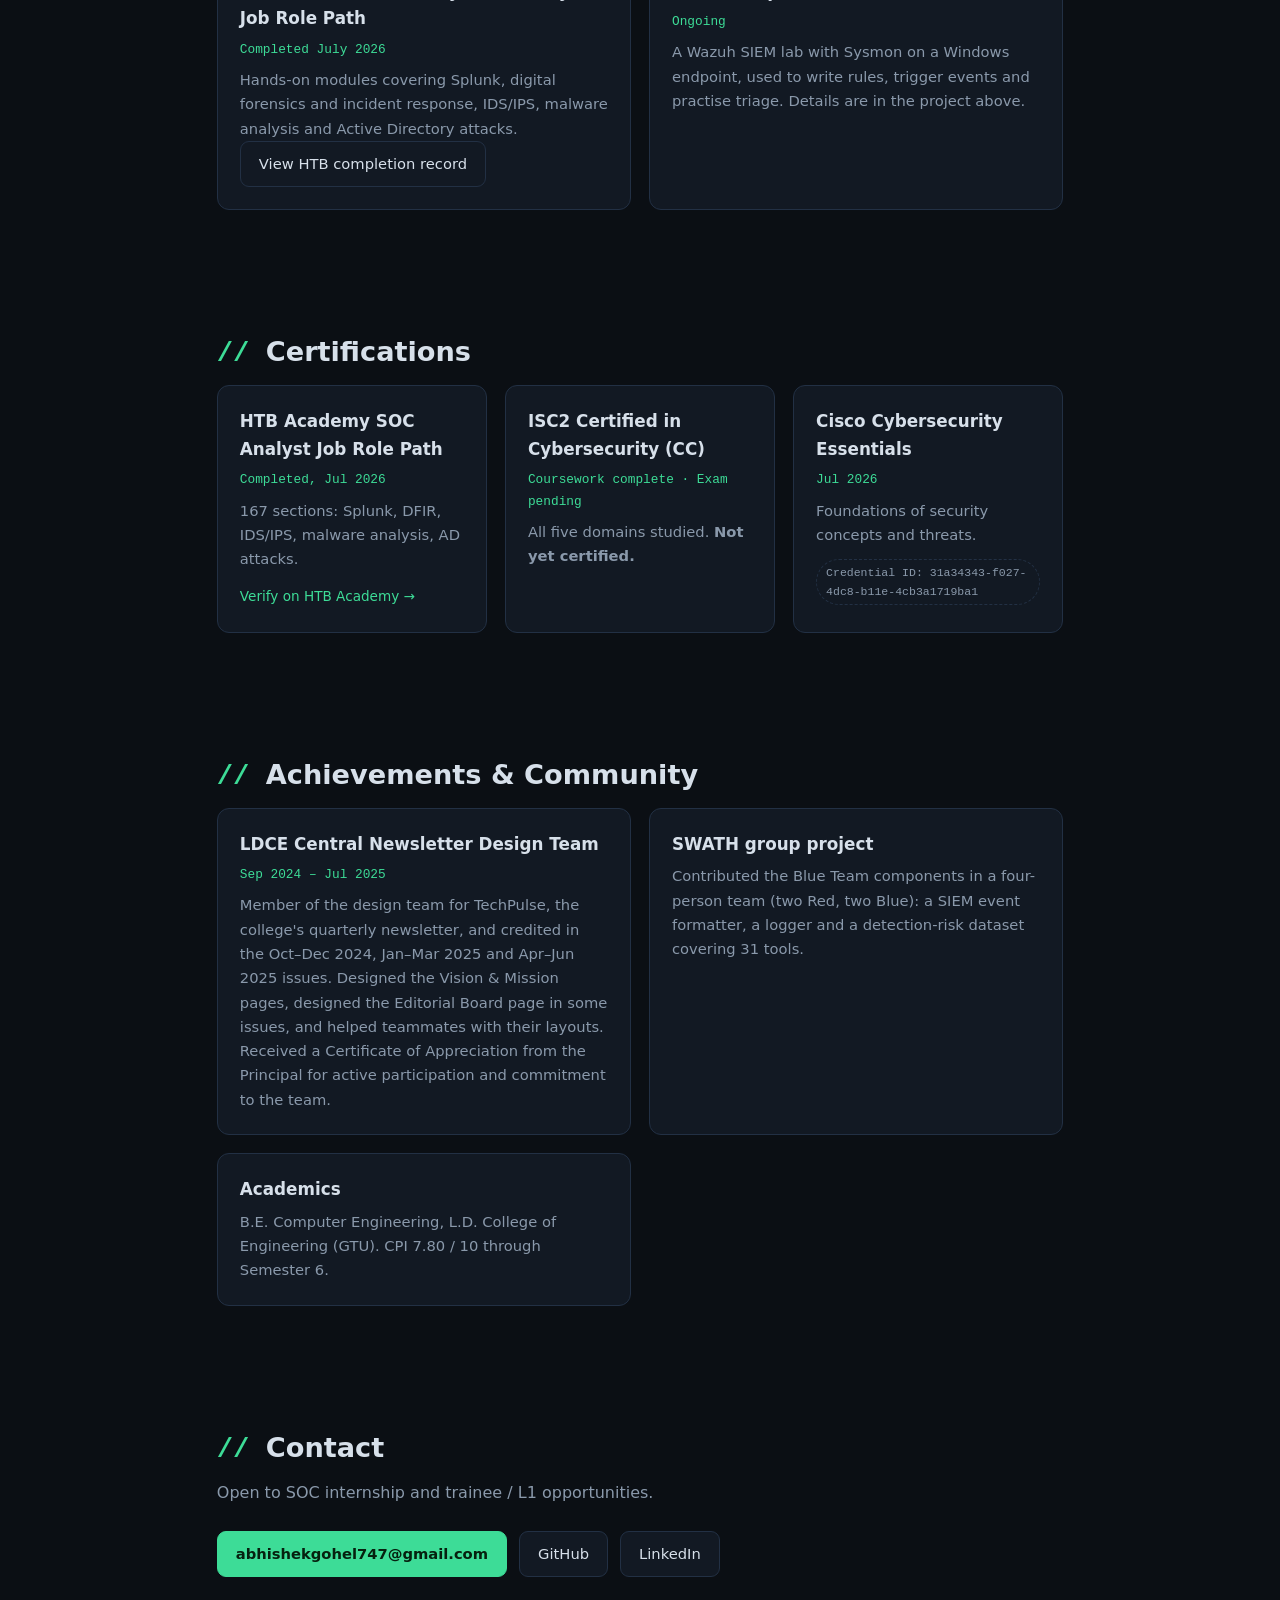
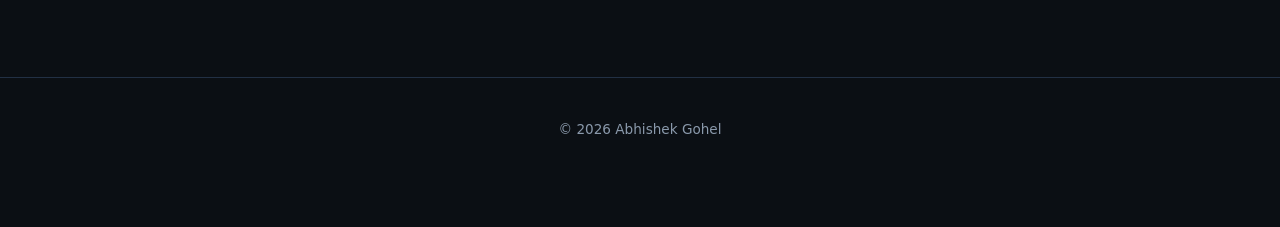
==== commit 211bba58: "Enhance SEO and update social metadata in index.html Updated the title and meta description for SEO." ====
--- a/index.html
+++ b/index.html
@@ -1,12 +1,62 @@
+
 <!DOCTYPE html>
 <html lang="en">
 <head>
   <meta charset="UTF-8">
   <meta name="viewport" content="width=device-width, initial-scale=1">
-  <title>Abhishek Gohel | Blue Team Portfolio</title>
-  <meta name="description" content="Cybersecurity project hub of Abhishek Gohel: SOC, detection and log analysis projects with evidence.">
+
+  <!-- Basic SEO -->
+  <title>Abhishek Gohel | Cybersecurity &amp; Blue Team Portfolio</title>
+  <meta name="description" content="Abhishek Gohel's cybersecurity portfolio featuring SOC analysis, Wazuh SIEM, threat detection, log analysis, incident investigation, and Blue Team projects with evidence.">
+  <meta name="author" content="Abhishek Gohel">
+  <meta name="robots" content="index, follow, max-image-preview:large">
+
+  <!-- Preferred URL for this page -->
+  <link rel="canonical" href="https://abhi050206.github.io/PORTFOLIO/">
+
+  <!-- Social sharing metadata -->
+  <meta property="og:type" content="website">
+  <meta property="og:title" content="Abhishek Gohel | Cybersecurity &amp; Blue Team Portfolio">
+  <meta property="og:description" content="Explore Abhishek Gohel's SOC projects, Wazuh SIEM lab, threat detection, log analysis, and hands-on Blue Team work.">
+  <meta property="og:url" content="https://abhi050206.github.io/PORTFOLIO/">
+  <meta property="og:site_name" content="Abhishek Gohel Portfolio">
+
+  <meta name="twitter:card" content="summary">
+  <meta name="twitter:title" content="Abhishek Gohel | Cybersecurity Portfolio">
+  <meta name="twitter:description" content="SOC analysis, Wazuh SIEM, threat detection, log analysis, and Blue Team projects by Abhishek Gohel.">
+
+  <!-- Structured data: helps search engines identify the person
+       represented by this portfolio and connect professional profiles. -->
+  <script type="application/ld+json">
+  {
+    "@context": "https://schema.org",
+    "@type": "Person",
+    "name": "Abhishek Gohel",
+    "url": "https://abhi050206.github.io/PORTFOLIO/",
+    "jobTitle": "Aspiring SOC Analyst",
+    "description": "Final-year Computer Engineering student at L.D. College of Engineering, Ahmedabad, focused on cybersecurity, SOC analysis, Blue Team operations, SIEM monitoring, threat detection, and log analysis.",
+    "sameAs": [
+      "https://www.linkedin.com/in/abhishekgohel05/",
+      "https://github.com/abhi050206"
+    ],
+    "knowsAbout": [
+      "Cybersecurity",
+      "SOC Analysis",
+      "Blue Team Operations",
+      "SIEM Monitoring",
+      "Wazuh",
+      "Splunk",
+      "Threat Detection",
+      "Log Analysis",
+      "Incident Investigation",
+      "MITRE ATT&CK"
+    ]
+  }
+  </script>
+
   <link rel="stylesheet" href="style.css">
 </head>
+
 <body>
   <header class="nav">
     <a class="brand" href="#top">&gt;_ abhishek.gohel</a>
@@ -28,11 +78,13 @@
       <h1>Abhishek Gohel</h1>
       <p class="headline">Blue Team · Threat Detection · Log Analysis</p>
       <p class="lead">I build small detection and analysis tools, then test them against real logs and alerts. This site shows the work behind my CV: what I built, how I tested it, and the evidence behind each claim.</p>
+
       <div class="btn-row">
         <a class="btn primary" href="#projects">View projects</a>
-        <a class="btn" href="https://github.com/abhi050206" target="_blank" rel="noopener">GitHub</a>
-        <a class="btn" href="https://linkedin.com/in/abhishekgohel05" target="_blank" rel="noopener">LinkedIn</a>
-      </div>
+        <a class="btn" href="https://github.com/abhi050206" target="_blank" rel="noopener noreferrer">GitHub</a>
+        <a class="btn" href="https://www.linkedin.com/in/abhishekgohel05/" target="_blank" rel="noopener noreferrer">LinkedIn</a>
+      </div>
+
       <div class="stats">
         <div><strong>98.2%</strong><span>test accuracy on 82,486 emails</span></div>
         <div><strong>~10.5 s</strong><span>to scan a /24 (254 hosts)</span></div>
@@ -45,6 +97,7 @@
       <h2>About</h2>
       <div class="about-grid">
         <p>I'm a final-year Computer Engineering student at L.D. College of Engineering, graduating in 2027. I'm drawn to the defender side of security: reading logs, working out what an alert actually means, and writing detections that catch real behaviour without drowning an analyst in noise.</p>
+
         <ul class="facts">
           <li><span>Focus</span>SOC / Blue Team, alert triage, log analysis</li>
           <li><span>Currently</span>Seeking a SOC internship or trainee / L1 role</li>
@@ -63,29 +116,60 @@
     <section id="tools" class="section">
       <h2>Where I Used Each Tool</h2>
       <p class="sub">Each tool is tied to the project where I actually used it.</p>
+
       <div class="tool-grid">
-        <div class="tool"><h3>Wazuh</h3><p>Home SOC lab: custom rule 100010 built on base rule 60122.</p></div>
-        <div class="tool"><h3>Sysmon</h3><p>Home SOC lab: triaged the level-15 rule 92213 alert.</p></div>
-        <div class="tool"><h3>Python</h3><p>Log analyzer, phishing detector, vulnerability scanner and SWATH components.</p></div>
-        <div class="tool"><h3>Nmap</h3><p>Local vulnerability scanner, through python-nmap.</p></div>
-        <div class="tool"><h3>MITRE ATT&amp;CK</h3><p>T1110 in the Wazuh rule and log analyzer; T1078 in the log analyzer.</p></div>
-        <div class="tool"><h3>Splunk</h3><p>HTB Academy SOC path. My SWATH formatter also outputs Splunk-format events.</p></div>
-        <div class="tool"><h3>scikit-learn</h3><p>Phishing detector: TF-IDF and Logistic Regression, with a Streamlit demo.</p></div>
+        <div class="tool">
+          <h3>Wazuh</h3>
+          <p>Home SOC lab: custom rule 100010 built on base rule 60122.</p>
+        </div>
+
+        <div class="tool">
+          <h3>Sysmon</h3>
+          <p>Home SOC lab: triaged the level-15 rule 92213 alert.</p>
+        </div>
+
+        <div class="tool">
+          <h3>Python</h3>
+          <p>Log analyzer, phishing detector, vulnerability scanner and SWATH components.</p>
+        </div>
+
+        <div class="tool">
+          <h3>Nmap</h3>
+          <p>Local vulnerability scanner, through python-nmap.</p>
+        </div>
+
+        <div class="tool">
+          <h3>MITRE ATT&amp;CK</h3>
+          <p>T1110 in the Wazuh rule and log analyzer; T1078 in the log analyzer.</p>
+        </div>
+
+        <div class="tool">
+          <h3>Splunk</h3>
+          <p>HTB Academy SOC path. My SWATH formatter also outputs Splunk-format events.</p>
+        </div>
+
+        <div class="tool">
+          <h3>scikit-learn</h3>
+          <p>Phishing detector: TF-IDF and Logistic Regression, with a Streamlit demo.</p>
+        </div>
       </div>
     </section>
 
     <section id="learning" class="section">
       <h2>Practical Learning</h2>
       <p class="sub">Hands-on training, kept separate from certifications.</p>
+
       <div class="cards two">
         <article class="card static">
           <h3>Hack The Box Academy: SOC Analyst Job Role Path</h3>
           <p class="meta">Completed July 2026</p>
           <p>Hands-on modules covering Splunk, digital forensics and incident response, IDS/IPS, malware analysis and Active Directory attacks.</p>
+
           <div class="btn-row small">
-            <a class="btn" href="https://academy.hackthebox.com/achievement/2331213/path/390" target="_blank" rel="noopener">View HTB completion record</a>
+            <a class="btn" href="https://academy.hackthebox.com/achievement/2331213/path/390" target="_blank" rel="noopener noreferrer">View HTB completion record</a>
           </div>
         </article>
+
         <article class="card static">
           <h3>Home lab practice</h3>
           <p class="meta">Ongoing</p>
@@ -96,18 +180,21 @@
 
     <section id="certs" class="section">
       <h2>Certifications</h2>
+
       <div class="cards three">
         <article class="card static">
           <h3>HTB Academy SOC Analyst Job Role Path</h3>
           <p class="meta">Completed, Jul 2026</p>
           <p>167 sections: Splunk, DFIR, IDS/IPS, malware analysis, AD attacks.</p>
-          <a class="more" href="https://academy.hackthebox.com/achievement/2331213/path/390" target="_blank" rel="noopener">Verify on HTB Academy →</a>
-        </article>
+          <a class="more" href="https://academy.hackthebox.com/achievement/2331213/path/390" target="_blank" rel="noopener noreferrer">Verify on HTB Academy →</a>
+        </article>
+
         <article class="card static">
           <h3>ISC2 Certified in Cybersecurity (CC)</h3>
           <p class="meta">Coursework complete · Exam pending</p>
           <p>All five domains studied. <strong>Not yet certified.</strong></p>
         </article>
+
         <article class="card static">
           <h3>Cisco Cybersecurity Essentials</h3>
           <p class="meta">Jul 2026</p>
@@ -119,16 +206,19 @@
 
     <section id="community" class="section">
       <h2>Achievements &amp; Community</h2>
+
       <div class="cards two">
         <article class="card static">
           <h3>LDCE Central Newsletter Design Team</h3>
           <p class="meta">Sep 2024 – Jul 2025</p>
           <p>Member of the design team for TechPulse, the college's quarterly newsletter, and credited in the Oct–Dec 2024, Jan–Mar 2025 and Apr–Jun 2025 issues. Designed the Vision &amp; Mission pages, designed the Editorial Board page in some issues, and helped teammates with their layouts. Received a Certificate of Appreciation from the Principal for active participation and commitment to the team.</p>
         </article>
+
         <article class="card static">
           <h3>SWATH group project</h3>
           <p>Contributed the Blue Team components in a four-person team (two Red, two Blue): a SIEM event formatter, a logger and a detection-risk dataset covering 31 tools.</p>
         </article>
+
         <article class="card static">
           <h3>Academics</h3>
           <p>B.E. Computer Engineering, L.D. College of Engineering (GTU). CPI 7.80 / 10 through Semester 6.</p>
@@ -139,15 +229,18 @@
     <section id="contact" class="section">
       <h2>Contact</h2>
       <p class="sub">Open to SOC internship and trainee / L1 opportunities.</p>
+
       <div class="btn-row">
         <a class="btn primary" href="mailto:abhishekgohel747@gmail.com">abhishekgohel747@gmail.com</a>
-        <a class="btn" href="https://github.com/abhi050206" target="_blank" rel="noopener">GitHub</a>
-        <a class="btn" href="https://linkedin.com/in/abhishekgohel05" target="_blank" rel="noopener">LinkedIn</a>
+        <a class="btn" href="https://github.com/abhi050206" target="_blank" rel="noopener noreferrer">GitHub</a>
+        <a class="btn" href="https://www.linkedin.com/in/abhishekgohel05/" target="_blank" rel="noopener noreferrer">LinkedIn</a>
       </div>
     </section>
   </main>
 
-  <footer><p>© <span id="year"></span> Abhishek Gohel</p></footer>
+  <footer>
+    <p>© <span id="year"></span> Abhishek Gohel</p>
+  </footer>
 
   <div class="modal" id="modal" aria-hidden="true">
     <div class="modal-box" role="dialog" aria-modal="true" aria-labelledby="mTitle">
--- a/style.css
+++ b/style.css
@@ -84,6 +84,30 @@
 
 footer{text-align:center;padding:40px;color:var(--muted);font-size:.85rem;border-top:1px solid var(--line);margin-top:40px}
 
+/* stats strip */
+.stats{display:grid;grid-template-columns:repeat(auto-fit,minmax(150px,1fr));gap:14px;margin-top:40px}
+.stats div{background:var(--panel);border:1px solid var(--line);border-radius:var(--radius);padding:16px 18px;transition:border-color .25s,transform .25s}
+.stats div:hover{border-color:var(--accent);transform:translateY(-3px)}
+.stats strong{display:block;font-size:1.7rem;color:var(--accent);font-family:ui-monospace,Menlo,Consolas,monospace}
+.stats span{color:var(--muted);font-size:.84rem}
+
+/* tools */
+.tool-grid{display:grid;gap:14px;grid-template-columns:repeat(auto-fill,minmax(260px,1fr))}
+.tool{background:var(--panel);border:1px solid var(--line);border-radius:var(--radius);padding:16px 18px}
+.tool h3{font-size:1rem;color:var(--accent2);font-family:ui-monospace,Menlo,Consolas,monospace;margin-bottom:4px}
+.tool p{color:var(--muted);font-size:.88rem}
+
+/* flow + screenshots */
+.flow-title{color:var(--muted)!important;font-size:.82rem!important;margin:10px 0 6px}
+.flow{display:flex;flex-wrap:wrap;gap:8px;align-items:center}
+.flow .step{background:var(--panel2);border:1px solid var(--line);border-radius:8px;padding:6px 10px;font-size:.8rem;color:var(--text)}
+.flow .arrow{color:var(--accent)}
+.shots{display:grid;grid-template-columns:repeat(auto-fill,minmax(220px,1fr));gap:12px;margin-top:14px}
+.shots figure{background:var(--panel2);border:1px solid var(--line);border-radius:10px;overflow:hidden}
+.shots img{display:block;width:100%;height:150px;object-fit:cover;object-position:top left;transition:transform .25s}
+.shots a:hover img{transform:scale(1.03)}
+.shots figcaption{padding:8px 10px;font-size:.78rem;color:var(--muted)}
+
 /* modal */
 .modal{position:fixed;inset:0;background:rgba(5,8,12,.8);display:none;align-items:flex-start;justify-content:center;overflow-y:auto;padding:5vh 4vw;z-index:50}
 .modal.open{display:flex;animation:fade .25s ease both}
